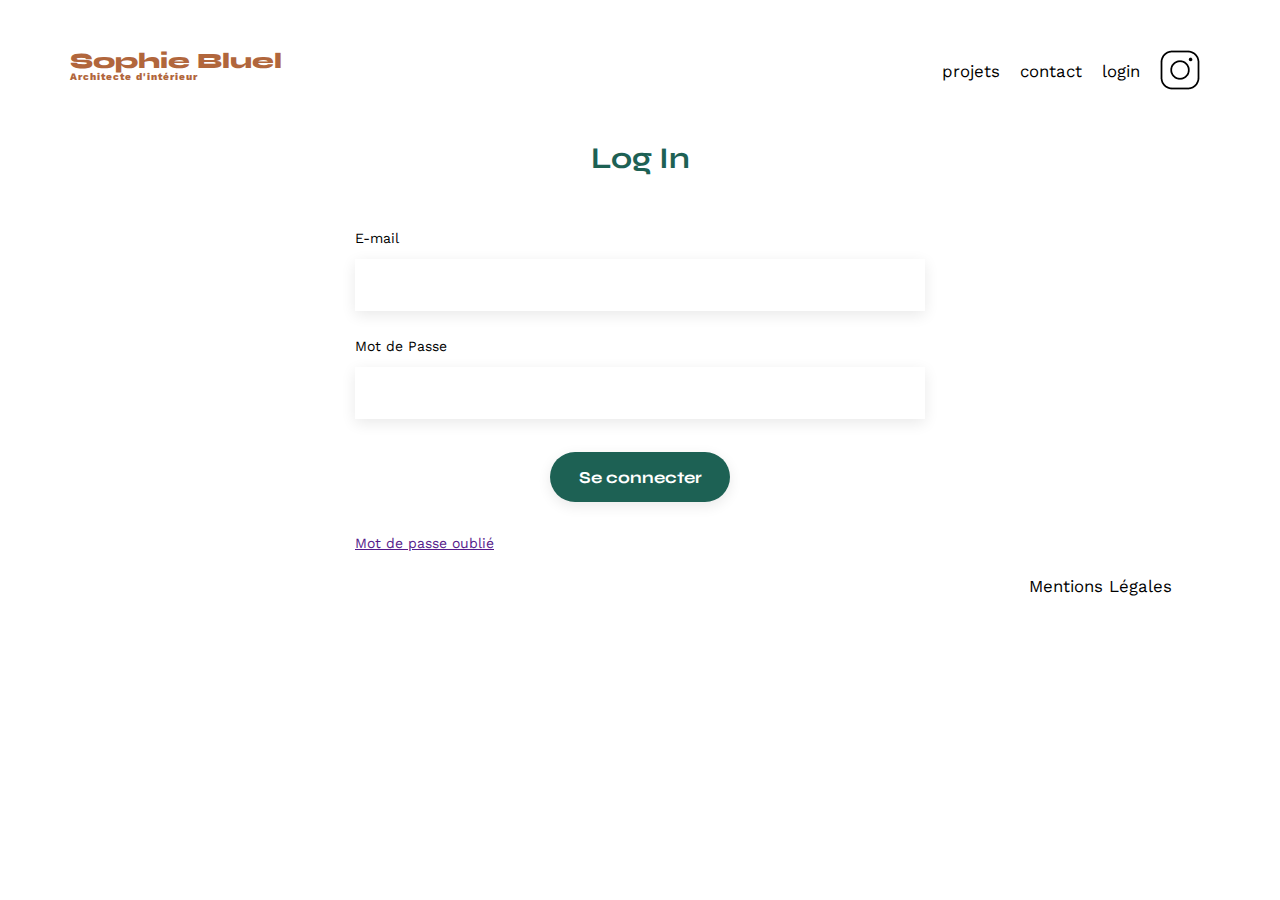
==== FrontEnd/login.html @ 62586bb8 "login page first draft" ====
<!DOCTYPE html>
<html lang="fr">
<head>
	<meta charset="UTF-8">
	<title>Sophie Bluel - Architecte d'intérieur</title>
	<meta name="viewport" content="width=device-width, initial-scale=1.0">
	<link rel="preconnect" href="https://fonts.googleapis.com">
	<link rel="preconnect" href="https://fonts.gstatic.com" crossorigin>
	<link href="https://fonts.googleapis.com/css2?family=Syne:wght@700;800&family=Work+Sans&display=swap" rel="stylesheet">
	<meta name="description" content="">
	<link rel="stylesheet" href="./assets/style.css">
	<script defer src="./assets/script.js"></script> 
</head>
<body>
<header>
	<h1>Sophie Bluel <span>Architecte d'intérieur</span></h1>
	<nav>
		<ul>
			<li>projets</li>
			<li>contact</li>
			<li>login</li>
			<li><img src="./assets/icons/instagram.png" alt="Instagram"></li>
		</ul>
	</nav>
</header>
<main>

	<section id="contact">
		<h2>Log In</h2>
		<form action="#" method="post">
			<label for="email">E-mail</label>
			<input type="email" name="email" id="email">
			<label for="password">Mot de Passe</label>
			<input type="password" name="password" id="password">
			<input type="submit" value="Se connecter">
            <a href="" class="">Mot de passe oublié</a>
		</form>
	</section>
</main>

<footer>
	<nav>
		<ul>
			<li>Mentions Légales</li>
		</ul>
	</nav>
</footer>
</body>
</html>
---- FrontEnd/assets/style.css ----
/* http://meyerweb.com/eric/tools/css/reset/
   v2.0 | 20110126
   License: none (public domain)
*/

html, body, div, span, applet, object, iframe,
h1, h2, h3, h4, h5, h6, p, blockquote, pre,
a, abbr, acronym, address, big, cite, code,
del, dfn, em, img, ins, kbd, q, s, samp,
small, strike, strong, sub, sup, tt, var,
b, u, i, center,
dl, dt, dd, ol, ul, li,
fieldset, form, label, legend,
table, caption, tbody, tfoot, thead, tr, th, td,
article, aside, canvas, details, embed,
figure, figcaption, footer, header, hgroup,
menu, nav, output, ruby, section, summary,
time, mark, audio, video {
	margin: 0;
	padding: 0;
	border: 0;
	font-size: 100%;
	font: inherit;
	vertical-align: baseline;
}
/* HTML5 display-role reset for older browsers */
article, aside, details, figcaption, figure,
footer, header, hgroup, menu, nav, section {
	display: block;
}
body {
	line-height: 1;
}
ol, ul {
	list-style: none;
}
blockquote, q {
	quotes: none;
}
blockquote:before, blockquote:after,
q:before, q:after {
	content: '';
	content: none;
}
table {
	border-collapse: collapse;
	border-spacing: 0;
}
/** end reset css**/
body {
	max-width: 1140px;
	margin:auto;
	font-family: 'Work Sans' ;
	font-size: 14px;
}
header {
	display: flex;
	justify-content: space-between;
	margin: 50px 0
}
section {
	margin: 50px 0
}

h1{
	display: flex;
	flex-direction: column;
	font-family: 'Syne';
	font-size: 22px;
	font-weight: 800;
	color: #B1663C
}

h1 > span {
	font-family: 'Work Sans';
	font-size:10px;
	letter-spacing: 0.1em;
;
}

h2{
	font-family: 'Syne';
	font-weight: 700;
	font-size: 30px;
	color: #1D6154
}
nav ul {
	display: flex;
	align-items: center;
	list-style-type: none;

}
nav li {
	padding: 0 10px;
	font-size: 1.2em;
}

li:hover {
	color: #B1663C;
}
#introduction {
	display: flex;
	align-items: center;
}
#introduction figure {
	flex: 1
}
#introduction img {
	display: block;
	margin: auto;
	width: 80%;
}

#introduction article {
	flex: 1
}
#introduction h2 {
	margin-bottom: 1em;
}

#introduction p {
	margin-bottom: 0.5em;
}
#portfolio h2 {
	text-align: center;
	margin-bottom: 1em;
}
.gallery {
	width: 100%;
	display: grid;
	grid-template-columns: 1fr 1fr 1fr;
	grid-column-gap: 20px;
	grid-row-gap: 20px;
}

.gallery img {
	width: 100%;

}
#contact {
	width: 50%;
margin: auto;
}
#contact > * {
	text-align: center;

}
#contact h2{
	margin-bottom: 20px;
}
#contact form {
	text-align: left;
	margin-top:30px;
	display: flex;
	flex-direction: column;
}

#contact input {
	height: 50px;
	font-size: 1.2em;
	border: none;
	box-shadow: 0px 4px 14px rgba(0, 0, 0, 0.09);
}
#contact label {
	margin: 2em 0 1em 0;
}
#contact textarea {
	border: none;
	box-shadow: 0px 4px 14px rgba(0, 0, 0, 0.09);
}

input[type="submit"]{
	font-family: 'Syne';
	font-weight: 700;
	color: white;
	background-color: #1D6154;
	margin : 2em auto ;
	width: 180px;
	text-align: center;
	border-radius: 60px ;
}

footer nav ul {
	display: flex;
	justify-content: flex-end;
	margin: 2em
}

.filters {
	text-align: center;
}

.filterbtn {
	font-family: 'Syne';
	font-weight: 700;
	font-size: 1em;
	color: #1D6154;
	background-color: white;
	margin: 1em 0.5em 3em 0.5em;
	border-radius: 60px;
	padding: 10px 20px;
	border: 2px solid #1D6154;
}

.filterbtnactive {
	border-style: none;
	color: white;
	background-color: #1D6154;
}
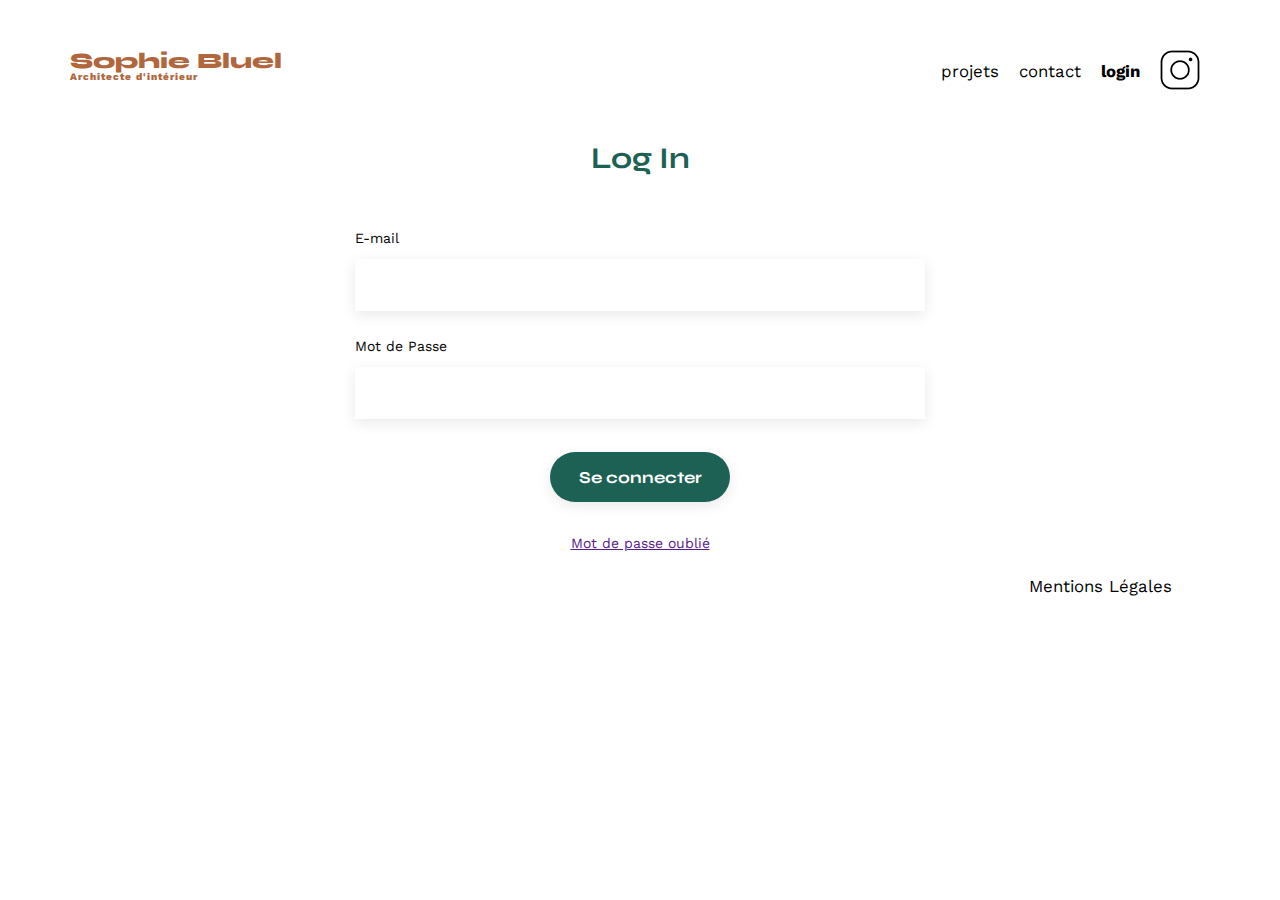
==== commit f24c978f: "login page" ====
--- a/FrontEnd/login.html
+++ b/FrontEnd/login.html
@@ -18,14 +18,14 @@
 		<ul>
 			<li>projets</li>
 			<li>contact</li>
-			<li>login</li>
+			<li class="activepage">login</li>
 			<li><img src="./assets/icons/instagram.png" alt="Instagram"></li>
 		</ul>
 	</nav>
 </header>
 <main>
 
-	<section id="contact">
+	<section id="login">
 		<h2>Log In</h2>
 		<form action="#" method="post">
 			<label for="email">E-mail</label>
--- a/FrontEnd/assets/style.css
+++ b/FrontEnd/assets/style.css
@@ -137,36 +137,39 @@
 	width: 100%;
 
 }
-#contact {
+#contact, #login {
 	width: 50%;
 margin: auto;
 }
-#contact > * {
-	text-align: center;
-
-}
-#contact h2{
+#contact > *, #login > * {
+	text-align: center;
+}
+#contact h2, #login h2{
 	margin-bottom: 20px;
 }
-#contact form {
+#contact form, #login form {
 	text-align: left;
 	margin-top:30px;
 	display: flex;
 	flex-direction: column;
 }
 
-#contact input {
+#contact input, #login input {
 	height: 50px;
 	font-size: 1.2em;
 	border: none;
 	box-shadow: 0px 4px 14px rgba(0, 0, 0, 0.09);
 }
-#contact label {
+#contact label, #login label {
 	margin: 2em 0 1em 0;
 }
-#contact textarea {
+#contact textarea, #login textarea {
 	border: none;
 	box-shadow: 0px 4px 14px rgba(0, 0, 0, 0.09);
+}
+
+#login a {
+	text-align: center;
 }
 
 input[type="submit"]{
@@ -185,6 +188,9 @@
 	justify-content: flex-end;
 	margin: 2em
 }
+
+
+/* MINE */
 
 .filters {
 	text-align: center;
@@ -208,3 +214,11 @@
 	background-color: #1D6154;
 }
 
+nav a {
+	text-decoration: none;
+	color: inherit;
+}
+
+.activepage {
+	font-weight: bold;
+}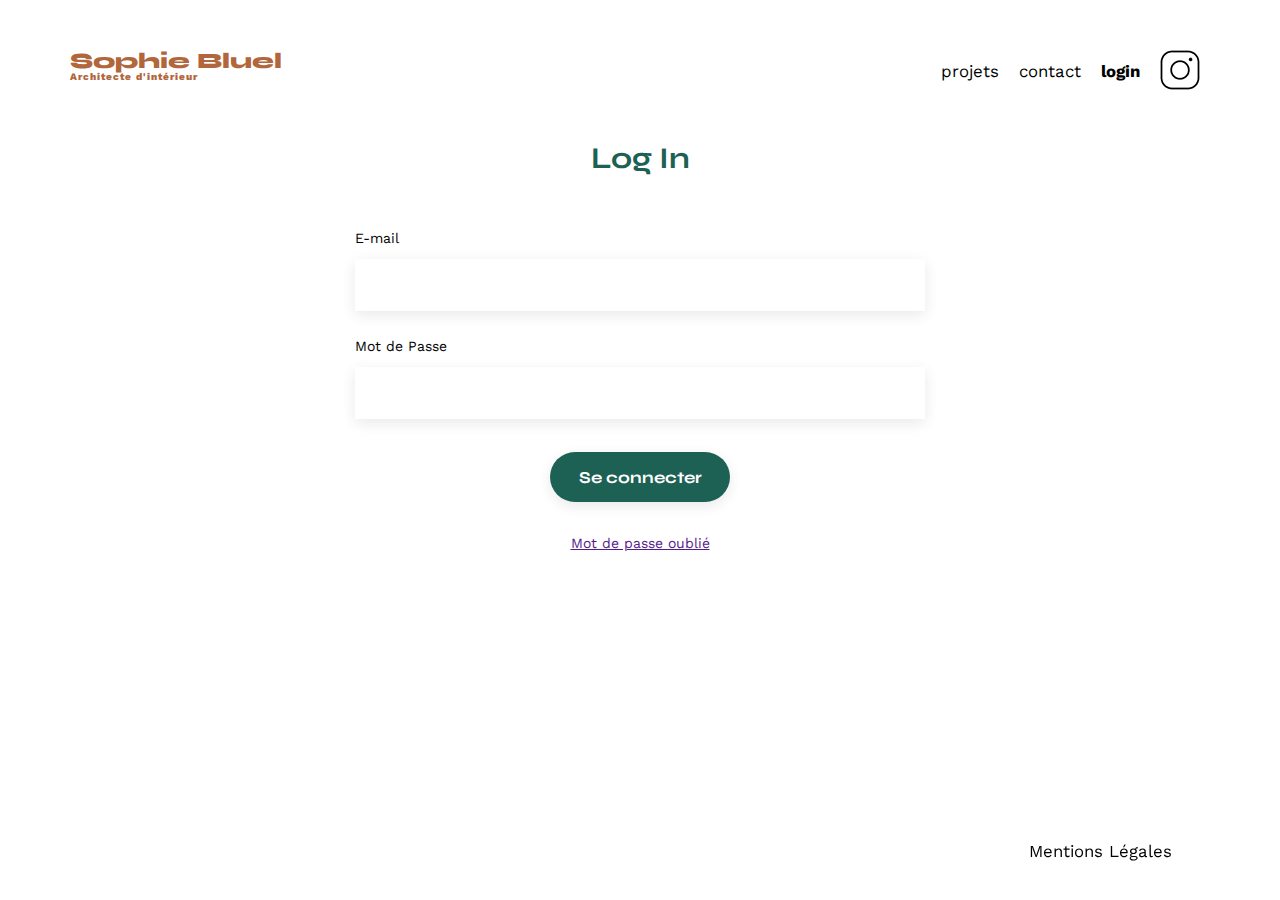
==== commit 77a21a6b: "css modifs" ====
--- a/FrontEnd/login.html
+++ b/FrontEnd/login.html
@@ -9,7 +9,7 @@
 	<link href="https://fonts.googleapis.com/css2?family=Syne:wght@700;800&family=Work+Sans&display=swap" rel="stylesheet">
 	<meta name="description" content="">
 	<link rel="stylesheet" href="./assets/style.css">
-	<script defer src="./assets/script.js"></script> 
+    <script defer src="./assets/login.js"></script>
 </head>
 <body>
 <header>
@@ -18,7 +18,7 @@
 		<ul>
 			<li>projets</li>
 			<li>contact</li>
-			<li class="activepage">login</li>
+			<li class="activepage" id="headerlogin">login</li>
 			<li><img src="./assets/icons/instagram.png" alt="Instagram"></li>
 		</ul>
 	</nav>
@@ -41,7 +41,7 @@
 <footer>
 	<nav>
 		<ul>
-			<li>Mentions Légales</li>
+			<li class="footer-note">Mentions Légales</li>
 		</ul>
 	</nav>
 </footer>
--- a/FrontEnd/assets/style.css
+++ b/FrontEnd/assets/style.css
@@ -53,7 +53,13 @@
 	font-family: 'Work Sans' ;
 	font-size: 14px;
 }
-header {
+header{
+	display: flex;
+	/* flex-direction: column; */
+	justify-content: space-between;
+	margin: 50px 0
+}
+.base-header {
 	display: flex;
 	justify-content: space-between;
 	margin: 50px 0
@@ -163,7 +169,7 @@
 #contact label, #login label {
 	margin: 2em 0 1em 0;
 }
-#contact textarea, #login textarea {
+#contact textarea, #login textarea, #mod-add-form input, #mod-add-form select {
 	border: none;
 	box-shadow: 0px 4px 14px rgba(0, 0, 0, 0.09);
 }
@@ -206,6 +212,7 @@
 	border-radius: 60px;
 	padding: 10px 20px;
 	border: 2px solid #1D6154;
+	cursor: pointer;
 }
 
 .filterbtnactive {
@@ -221,4 +228,252 @@
 
 .activepage {
 	font-weight: bold;
+}
+
+/* MODAL */
+#modal-header {
+	position: sticky;
+	z-index: 2;
+	width: 100%;
+	height: 60px;
+	top: 0;
+	left: 0;
+	background-color: black;
+	display: flex;
+	flex-direction: row;
+	align-items: center;
+    justify-content: center;
+	gap: 10px;
+}
+
+.fa-pen-to-square {
+	color: white;
+    font-size: 15px;
+}
+
+#modal-header p {
+	color: white
+}
+
+.headerbtn {
+	font-family: 'Work Sans';
+	background-color: white;
+	border-style: none;
+	border-radius: 60px;
+	padding: 10px 20px;
+	cursor: pointer;
+}
+
+#modif-intro {
+	width: 80%;
+	margin: auto;
+	cursor: pointer;
+	padding-top: 10px;
+}
+
+.projects-header {
+	display: grid;
+    grid-template-columns: 1fr 1fr 1fr;
+    align-items: baseline;
+}
+
+#project-title {
+	grid-column-start: 2;
+}
+
+.modif-icon {
+	color: black;
+	padding-right: 10px;
+	font-size: 14px;
+}
+
+#modif-projects {
+	cursor: pointer;
+	justify-self: left;
+	grid-column-start: 3;
+}
+
+.modal {
+	position: fixed;
+	top: 0;
+	left: 0;
+	width: 100%;
+	height: 100%;
+	/* background: rgba(0, 0, 0, 0.3); */
+	display: flex;
+	align-items: center;
+	justify-content: center;
+}
+
+.modal-overlay {
+	position: absolute;
+	width: 100%;
+	height: 100%;
+	background: rgba(0, 0, 0, 0.3);
+}
+
+.modal-wrapper {
+	overflow: auto;
+	position: absolute;
+	top: 15%;
+	width: 60%;
+	border-radius: 10px;
+	max-height: 75%;
+	padding: 20px;
+	background-color: white;
+}
+
+.modal-icons {
+	display: grid;
+	grid-template-columns: 1fr 1fr;
+	margin-bottom: 10px;
+	cursor: pointer;
+}
+
+.icon {
+	font-size: 17px;
+}
+
+#close-modal {
+	justify-self: end;
+    grid-column-start: 2;
+}
+
+.modal-title {
+	font-size: 26px;
+	margin-bottom: 45px;
+}
+
+#modal-content-gallery {
+	display: flex;
+	flex-direction: column;
+    align-items: center;
+	margin: 0 10% 20px 10%;
+}
+
+hr {
+	width: 100%;
+	color: #B3B3B3;
+	margin-bottom: 25px;
+}
+
+.delete-txt {
+	color: #D65353;
+	font-size: 12px;
+	margin-top: -15px;
+}
+
+
+#modal-gallery {
+	width: 100%;
+	display: grid;
+	grid-template-columns: repeat(5, 1fr);
+	column-gap: 10px;
+	row-gap: 15px;
+}
+
+#modal-gallery figure {
+	position: relative;
+}
+
+#modal-gallery img {
+	object-fit: cover;
+	height: 170px;
+	width: 100%;
+}
+
+#modal-gallery button {
+	position: absolute;
+    top: 5px;
+    right: 5px;
+	color: white;
+	background-color: black;
+	border-radius: 2px;
+	border-style: none;
+	height: 22px;
+    width: 22px;
+    display: flex;
+    align-items: center;
+    justify-content: center;
+	cursor: pointer;
+}
+
+#modal-gallery .moveBtn {
+	right: 32px;
+}
+
+#modal-content-form {
+	margin: 0 10% 20px 10%;
+}
+
+#modal-content-form > .modal-title {
+	text-align: center;
+}
+
+.mod-add-block {
+	background-color: #E8F1F6;
+	display: flex;
+	flex-direction: column;
+    align-items: center;
+	padding-top: 20px;
+	padding-bottom: 20px;
+	margin-bottom: 15px;
+}
+
+.fa-image {
+	font-size: 100px;
+	color: #B9C5CC;
+}
+
+.add-btn {
+	background-color: #CBD6DC;
+	color: #306685;
+	border: none;
+	margin: 1.5em 0 -1em 0;
+}
+
+.mod-add-block > p {
+	font-size: 10px;
+}
+
+.testpreview {
+	height: 230px;
+}
+
+#mod-add-form {
+	display: flex;
+	flex-direction: column;
+    align-items: stretch;
+	gap: 10px;
+}
+
+#mod-add-form label {
+	margin-top: 20px;
+}
+
+#mod-add-form input, select {
+	height: 50px;
+}
+
+#mod-add-form > hr {
+	margin-top: 50px;
+	margin-bottom: 10px;
+}
+
+#mod-submit {
+	background-color: #A7A7A7;
+}
+
+#fileInput {
+	opacity: 0;
+}
+
+.footer-note {
+	position: fixed;
+    bottom: 40px;
+}
+
+
+.displaynone {
+	display: none !important;
 }